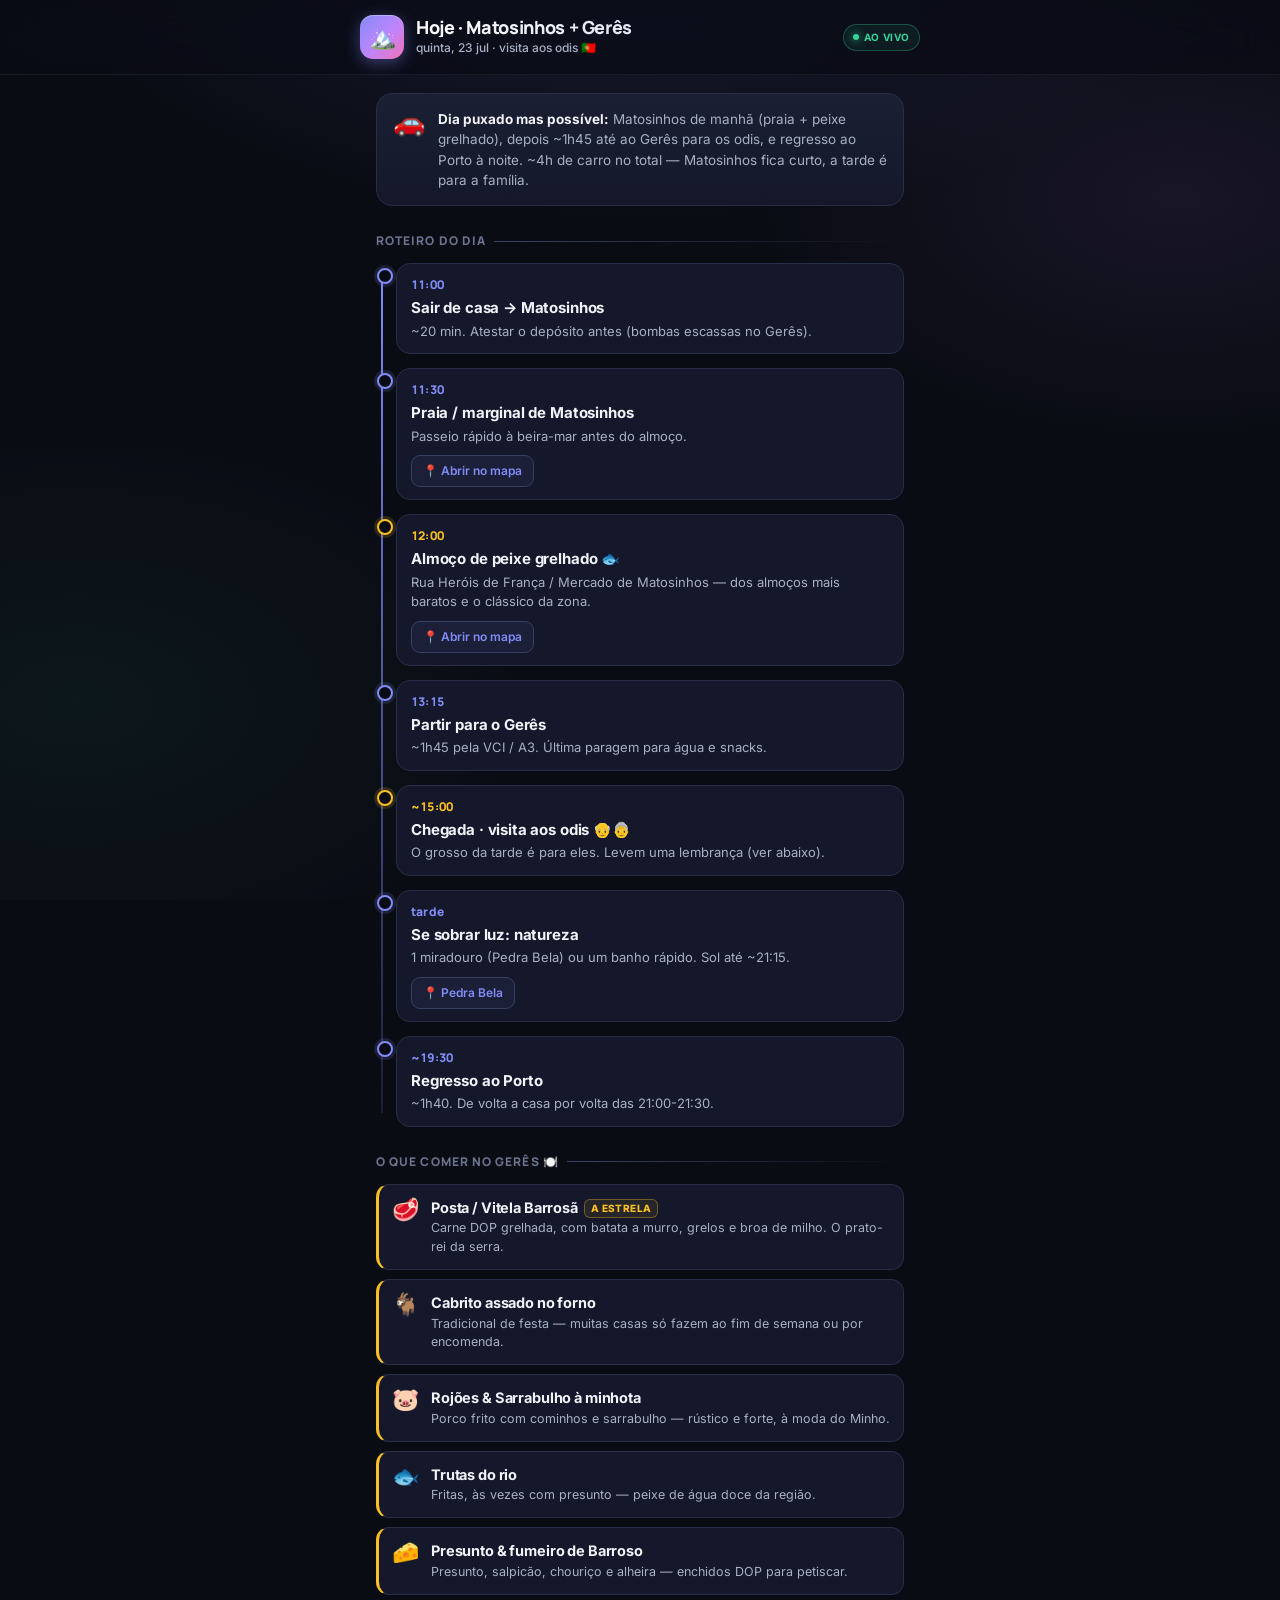
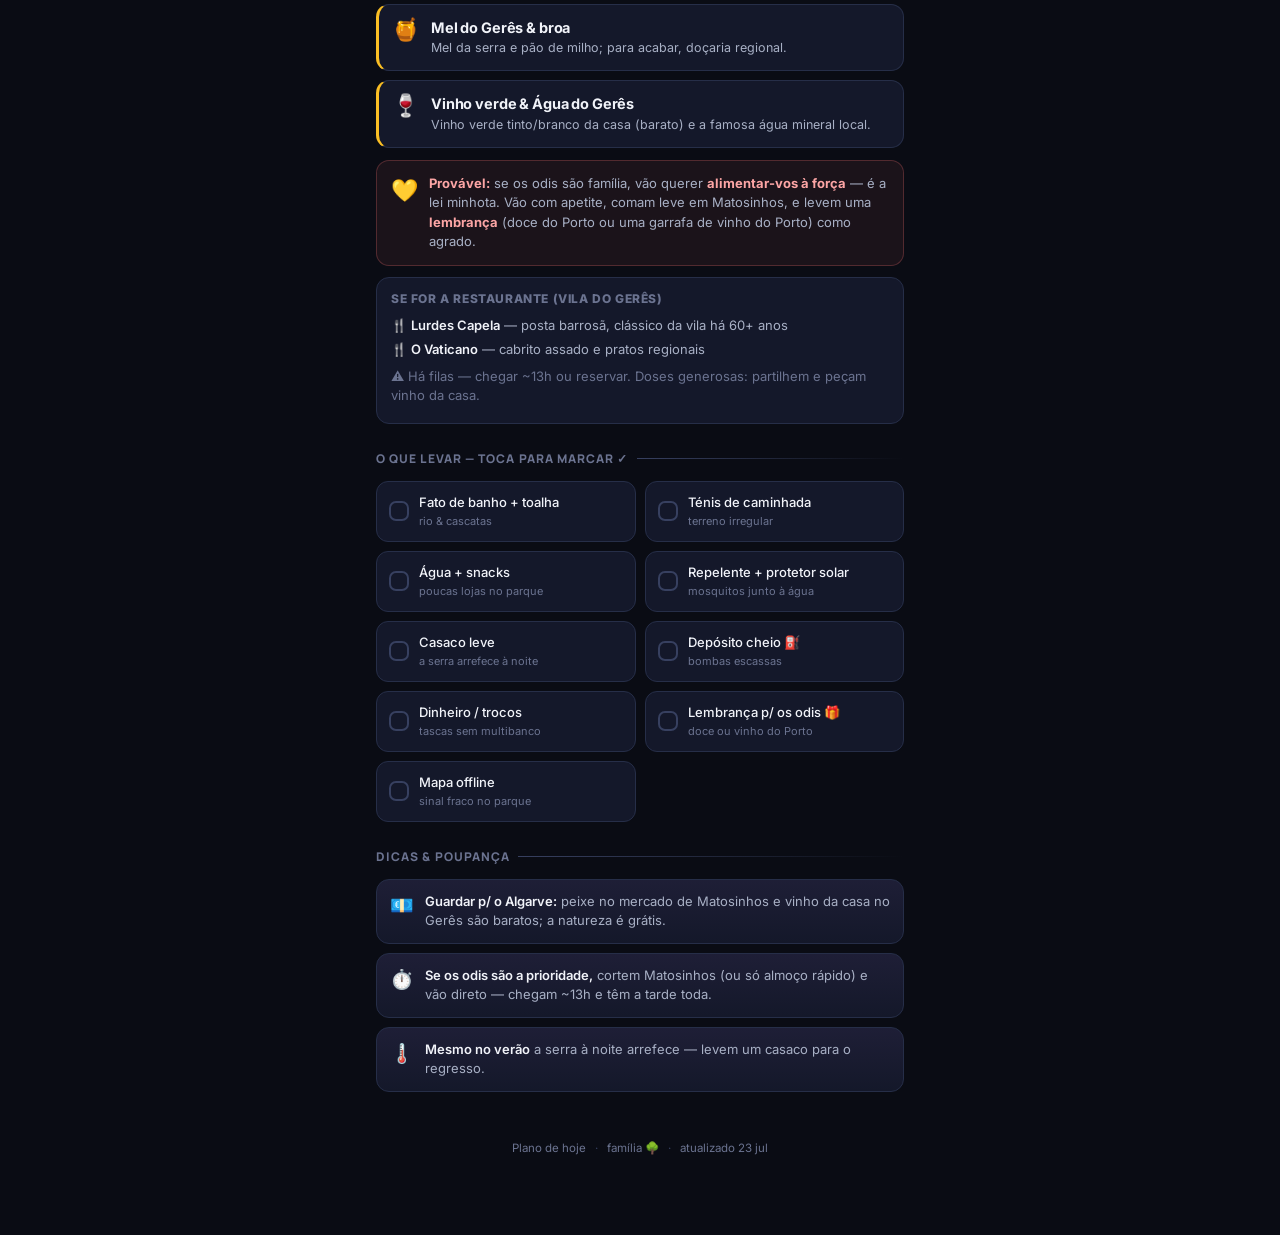
==== hoje.html @ 27f8cde5 "Adiciona pagina 'Hoje' no app: roteiro Matosinhos+Geres, o que comer e checklist - Pagina mobile no " ====
<!DOCTYPE html>
<html lang="pt-BR">
<head>
<meta charset="UTF-8">
<meta name="viewport" content="width=device-width, initial-scale=1.0">
<meta name="theme-color" content="#0a0c14">
<title>Hoje · Matosinhos + Gerês</title>
<link rel="preconnect" href="https://fonts.googleapis.com">
<link rel="preconnect" href="https://fonts.gstatic.com" crossorigin>
<link href="https://fonts.googleapis.com/css2?family=Manrope:wght@600;700;800&family=Inter:wght@400;500;600;700&display=swap" rel="stylesheet">
<style>
*{margin:0;padding:0;box-sizing:border-box;-webkit-tap-highlight-color:transparent}
:root{
  --bg:#0a0c14; --card:#14182a; --card2:#1a1f33; --elev:#222848;
  --txt:#f1f3f9; --txt2:#a8b0c5; --txt3:#6b7390;
  --border:#262e48; --border2:#374060;
  --indigo:#818cf8; --purple:#c084fc; --pink:#f472b6;
  --green:#34d399; --amber:#fbbf24; --red:#f87171;
  --sys:-apple-system,BlinkMacSystemFont,'Segoe UI',Roboto,sans-serif;
}
html,body{overflow-x:clip}
body{
  font-family:'Inter',var(--sys);
  background:var(--bg);
  background-image:radial-gradient(ellipse 80% 55% at 50% -8%,rgba(129,140,248,0.13),transparent 60%),
                   radial-gradient(ellipse 55% 45% at 92% 22%,rgba(192,132,252,0.08),transparent 60%),
                   radial-gradient(ellipse 60% 50% at 6% 78%,rgba(52,211,153,0.06),transparent 60%);
  background-attachment:fixed;
  color:var(--txt);min-height:100vh;padding-bottom:56px;
  -webkit-font-smoothing:antialiased;line-height:1.5;
}
.wrap{max-width:560px;margin:0 auto}

/* header */
header{
  position:sticky;top:0;z-index:50;
  background:rgba(10,12,20,0.8);
  backdrop-filter:blur(22px) saturate(180%);-webkit-backdrop-filter:blur(22px) saturate(180%);
  border-bottom:1px solid rgba(255,255,255,0.06);
  padding:15px 18px;
}
.htop{display:flex;align-items:center;gap:12px;max-width:560px;margin:0 auto}
.badge{
  width:44px;height:44px;border-radius:13px;flex-shrink:0;
  background:linear-gradient(135deg,#818cf8 0%,#c084fc 55%,#f472b6 100%);
  display:flex;align-items:center;justify-content:center;font-size:22px;
  box-shadow:0 4px 16px rgba(129,140,248,0.4),inset 0 1px 0 rgba(255,255,255,0.3);
}
.htext{min-width:0;flex:1}
h1{
  font-family:'Manrope',var(--sys);font-size:18px;font-weight:800;letter-spacing:-0.02em;
  line-height:1.15;background:linear-gradient(135deg,#fff,#c7d0e6);
  -webkit-background-clip:text;background-clip:text;-webkit-text-fill-color:transparent;
}
.hsub{font-size:12px;color:var(--txt2);margin-top:2px;font-weight:500}
.live{
  font-size:10px;font-weight:700;letter-spacing:.06em;text-transform:uppercase;
  color:var(--green);padding:5px 9px;border:1px solid rgba(52,211,153,0.3);
  border-radius:20px;display:inline-flex;align-items:center;gap:5px;white-space:nowrap;
  background:rgba(52,211,153,0.08);
}
.live::before{content:'';width:6px;height:6px;border-radius:50%;background:var(--green);
  box-shadow:0 0 8px var(--green);animation:pulse 2s infinite}
@keyframes pulse{0%,100%{opacity:1}50%{opacity:.35}}
@media (prefers-reduced-motion:reduce){.live::before{animation:none}}

main{padding:18px 16px 0}
section{margin-bottom:26px}
.eyebrow{
  display:flex;align-items:center;gap:8px;margin-bottom:13px;
  font-family:'Manrope',var(--sys);font-size:12px;font-weight:800;
  letter-spacing:.09em;text-transform:uppercase;color:var(--txt3);
}
.eyebrow .line{height:1px;flex:1;background:linear-gradient(90deg,var(--border2),transparent)}

/* summary strip */
.summary{
  background:linear-gradient(180deg,var(--card2),var(--card));
  border:1px solid var(--border);border-radius:16px;padding:15px 16px;
  display:flex;gap:13px;align-items:flex-start;
}
.summary .ico{font-size:26px;line-height:1}
.summary p{font-size:13.5px;color:var(--txt2)}
.summary b{color:var(--txt);font-weight:700}

/* timeline */
.tl{position:relative;padding-left:20px}
.tl::before{content:'';position:absolute;left:5px;top:6px;bottom:14px;width:2px;
  background:linear-gradient(180deg,var(--indigo),rgba(129,140,248,0.15))}
.stop{position:relative;margin-bottom:14px}
.stop::before{content:'';position:absolute;left:-19px;top:5px;width:12px;height:12px;border-radius:50%;
  background:var(--bg);border:2px solid var(--indigo);box-shadow:0 0 0 3px rgba(129,140,248,0.15)}
.stop.warm::before{border-color:var(--amber);box-shadow:0 0 0 3px rgba(251,191,36,0.15)}
.card{
  background:var(--card);border:1px solid var(--border);border-radius:14px;padding:12px 14px;
}
.card .time{font-family:'Manrope',var(--sys);font-size:12px;font-weight:800;color:var(--indigo);
  font-variant-numeric:tabular-nums;letter-spacing:.02em}
.stop.warm .card .time{color:var(--amber)}
.card h3{font-size:15px;font-weight:700;margin:3px 0 2px;letter-spacing:-0.01em}
.card p{font-size:13px;color:var(--txt2)}
.mapbtn{
  display:inline-flex;align-items:center;gap:5px;margin-top:9px;
  font-size:12px;font-weight:600;color:var(--indigo);text-decoration:none;
  padding:6px 11px;border:1px solid var(--border2);border-radius:9px;background:rgba(129,140,248,0.06);
}
.mapbtn:active{background:rgba(129,140,248,0.14)}

/* food */
.food-grid{display:flex;flex-direction:column;gap:9px}
.dish{
  display:flex;gap:12px;align-items:flex-start;
  background:var(--card);border:1px solid var(--border);border-radius:13px;padding:12px 13px;
  border-left:3px solid var(--amber);
}
.dish .em{font-size:22px;line-height:1.1;flex-shrink:0}
.dish .d-name{font-size:14.5px;font-weight:700;letter-spacing:-0.01em}
.dish .d-desc{font-size:12.5px;color:var(--txt2);margin-top:1px}
.star{display:inline-block;font-size:10px;font-weight:800;color:var(--amber);
  border:1px solid rgba(251,191,36,0.35);border-radius:6px;padding:1px 6px;margin-left:6px;
  vertical-align:middle;letter-spacing:.04em;background:rgba(251,191,36,0.08)}
.note-odis{
  margin-top:12px;background:rgba(248,113,113,0.07);border:1px solid rgba(248,113,113,0.25);
  border-radius:13px;padding:13px 14px;display:flex;gap:11px;align-items:flex-start;
}
.note-odis .em{font-size:22px}
.note-odis p{font-size:13px;color:var(--txt2)}
.note-odis b{color:#fca5a5;font-weight:700}
.where{
  margin-top:11px;background:var(--card);border:1px solid var(--border);border-radius:13px;padding:12px 14px;
}
.where h4{font-size:12px;font-weight:800;letter-spacing:.05em;text-transform:uppercase;color:var(--txt3);margin-bottom:8px}
.where .r{font-size:13px;color:var(--txt2);margin-bottom:5px}
.where .r b{color:var(--txt);font-weight:600}

/* checklist */
.checklist{display:grid;grid-template-columns:1fr 1fr;gap:9px}
@media (max-width:400px){.checklist{grid-template-columns:1fr}}
.chk{
  display:flex;gap:10px;align-items:center;cursor:pointer;user-select:none;
  background:var(--card);border:1px solid var(--border);border-radius:12px;padding:11px 12px;
  transition:border-color .15s,background .15s;
}
.chk:active{background:var(--card2)}
.box{
  width:20px;height:20px;border-radius:7px;border:2px solid var(--border2);flex-shrink:0;
  display:flex;align-items:center;justify-content:center;transition:.15s;
}
.box svg{width:11px;height:11px;stroke:#0a0c14;stroke-width:3.5;fill:none;opacity:0;transition:.15s}
.chk .lbl{font-size:13px;color:var(--txt);font-weight:500}
.chk .lbl small{display:block;color:var(--txt3);font-size:11px;font-weight:400;margin-top:1px}
.chk.done{border-color:rgba(52,211,153,0.35)}
.chk.done .box{background:var(--green);border-color:var(--green)}
.chk.done .box svg{opacity:1}
.chk.done .lbl{color:var(--txt3);text-decoration:line-through;text-decoration-color:var(--txt3)}

/* tips */
.tips{display:flex;flex-direction:column;gap:9px}
.tip{
  display:flex;gap:11px;align-items:flex-start;
  background:linear-gradient(180deg,rgba(192,132,252,0.06),transparent),var(--card);
  border:1px solid var(--border);border-radius:13px;padding:12px 13px;
}
.tip .em{font-size:19px;flex-shrink:0}
.tip p{font-size:13px;color:var(--txt2)}
.tip b{color:var(--txt);font-weight:600}

footer{text-align:center;padding:22px 16px;color:var(--txt3);font-size:11.5px}
footer .dot{color:var(--border2);margin:0 6px}
</style>
</head>
<body>
<header>
  <div class="htop">
    <div class="badge">🏔️</div>
    <div class="htext">
      <h1>Hoje · Matosinhos + Gerês</h1>
      <div class="hsub">quinta, 23 jul · visita aos odis 🇵🇹</div>
    </div>
    <span class="live">ao vivo</span>
  </div>
</header>

<main class="wrap">

  <section>
    <div class="summary">
      <div class="ico">🚗</div>
      <p><b>Dia puxado mas possível:</b> Matosinhos de manhã (praia + peixe grelhado), depois ~1h45 até ao Gerês para os odis, e regresso ao Porto à noite. ~4h de carro no total — Matosinhos fica curto, a tarde é para a família.</p>
    </div>
  </section>

  <section>
    <div class="eyebrow">Roteiro do dia <span class="line"></span></div>
    <div class="tl">
      <div class="stop"><div class="card">
        <div class="time">11:00</div><h3>Sair de casa → Matosinhos</h3>
        <p>~20 min. Atestar o depósito antes (bombas escassas no Gerês).</p>
      </div></div>
      <div class="stop"><div class="card">
        <div class="time">11:30</div><h3>Praia / marginal de Matosinhos</h3>
        <p>Passeio rápido à beira-mar antes do almoço.</p>
        <a class="mapbtn" href="https://www.google.com/maps/search/?api=1&query=Praia%20de%20Matosinhos" target="_blank" rel="noopener">📍 Abrir no mapa</a>
      </div></div>
      <div class="stop warm"><div class="card">
        <div class="time">12:00</div><h3>Almoço de peixe grelhado 🐟</h3>
        <p>Rua Heróis de França / Mercado de Matosinhos — dos almoços mais baratos e o clássico da zona.</p>
        <a class="mapbtn" href="https://www.google.com/maps/search/?api=1&query=Rua%20Her%C3%B3is%20de%20Fran%C3%A7a%20Matosinhos%20peixe" target="_blank" rel="noopener">📍 Abrir no mapa</a>
      </div></div>
      <div class="stop"><div class="card">
        <div class="time">13:15</div><h3>Partir para o Gerês</h3>
        <p>~1h45 pela VCI / A3. Última paragem para água e snacks.</p>
      </div></div>
      <div class="stop warm"><div class="card">
        <div class="time">~15:00</div><h3>Chegada · visita aos odis 👴👵</h3>
        <p>O grosso da tarde é para eles. Levem uma lembrança (ver abaixo).</p>
      </div></div>
      <div class="stop"><div class="card">
        <div class="time">tarde</div><h3>Se sobrar luz: natureza</h3>
        <p>1 miradouro (Pedra Bela) ou um banho rápido. Sol até ~21:15.</p>
        <a class="mapbtn" href="https://www.google.com/maps/search/?api=1&query=Miradouro%20da%20Pedra%20Bela%20Ger%C3%AAs" target="_blank" rel="noopener">📍 Pedra Bela</a>
      </div></div>
      <div class="stop"><div class="card">
        <div class="time">~19:30</div><h3>Regresso ao Porto</h3>
        <p>~1h40. De volta a casa por volta das 21:00-21:30.</p>
      </div></div>
    </div>
  </section>

  <section>
    <div class="eyebrow">O que comer no Gerês 🍽️ <span class="line"></span></div>
    <div class="food-grid">
      <div class="dish"><div class="em">🥩</div><div><div class="d-name">Posta / Vitela Barrosã<span class="star">A ESTRELA</span></div><div class="d-desc">Carne DOP grelhada, com batata a murro, grelos e broa de milho. O prato-rei da serra.</div></div></div>
      <div class="dish"><div class="em">🐐</div><div><div class="d-name">Cabrito assado no forno</div><div class="d-desc">Tradicional de festa — muitas casas só fazem ao fim de semana ou por encomenda.</div></div></div>
      <div class="dish"><div class="em">🐷</div><div><div class="d-name">Rojões & Sarrabulho à minhota</div><div class="d-desc">Porco frito com cominhos e sarrabulho — rústico e forte, à moda do Minho.</div></div></div>
      <div class="dish"><div class="em">🐟</div><div><div class="d-name">Trutas do rio</div><div class="d-desc">Fritas, às vezes com presunto — peixe de água doce da região.</div></div></div>
      <div class="dish"><div class="em">🧀</div><div><div class="d-name">Presunto & fumeiro de Barroso</div><div class="d-desc">Presunto, salpicão, chouriço e alheira — enchidos DOP para petiscar.</div></div></div>
      <div class="dish"><div class="em">🍯</div><div><div class="d-name">Mel do Gerês & broa</div><div class="d-desc">Mel da serra e pão de milho; para acabar, doçaria regional.</div></div></div>
      <div class="dish"><div class="em">🍷</div><div><div class="d-name">Vinho verde & Água do Gerês</div><div class="d-desc">Vinho verde tinto/branco da casa (barato) e a famosa água mineral local.</div></div></div>
    </div>

    <div class="note-odis">
      <div class="em">💛</div>
      <p><b>Provável:</b> se os odis são família, vão querer <b>alimentar-vos à força</b> — é a lei minhota. Vão com apetite, comam leve em Matosinhos, e levem uma <b>lembrança</b> (doce do Porto ou uma garrafa de vinho do Porto) como agrado.</p>
    </div>

    <div class="where">
      <h4>Se for a restaurante (Vila do Gerês)</h4>
      <div class="r">🍴 <b>Lurdes Capela</b> — posta barrosã, clássico da vila há 60+ anos</div>
      <div class="r">🍴 <b>O Vaticano</b> — cabrito assado e pratos regionais</div>
      <div class="r" style="color:var(--txt3);margin-top:7px">⚠️ Há filas — chegar ~13h ou reservar. Doses generosas: partilhem e peçam vinho da casa.</div>
    </div>
  </section>

  <section>
    <div class="eyebrow">O que levar — toca para marcar ✓ <span class="line"></span></div>
    <div class="checklist" id="chk">
      <div class="chk"><span class="box"><svg viewBox="0 0 14 14"><path d="M2 7l3.5 3.5L12 3"/></svg></span><span class="lbl">Fato de banho + toalha<small>rio & cascatas</small></span></div>
      <div class="chk"><span class="box"><svg viewBox="0 0 14 14"><path d="M2 7l3.5 3.5L12 3"/></svg></span><span class="lbl">Ténis de caminhada<small>terreno irregular</small></span></div>
      <div class="chk"><span class="box"><svg viewBox="0 0 14 14"><path d="M2 7l3.5 3.5L12 3"/></svg></span><span class="lbl">Água + snacks<small>poucas lojas no parque</small></span></div>
      <div class="chk"><span class="box"><svg viewBox="0 0 14 14"><path d="M2 7l3.5 3.5L12 3"/></svg></span><span class="lbl">Repelente + protetor solar<small>mosquitos junto à água</small></span></div>
      <div class="chk"><span class="box"><svg viewBox="0 0 14 14"><path d="M2 7l3.5 3.5L12 3"/></svg></span><span class="lbl">Casaco leve<small>a serra arrefece à noite</small></span></div>
      <div class="chk"><span class="box"><svg viewBox="0 0 14 14"><path d="M2 7l3.5 3.5L12 3"/></svg></span><span class="lbl">Depósito cheio ⛽<small>bombas escassas</small></span></div>
      <div class="chk"><span class="box"><svg viewBox="0 0 14 14"><path d="M2 7l3.5 3.5L12 3"/></svg></span><span class="lbl">Dinheiro / trocos<small>tascas sem multibanco</small></span></div>
      <div class="chk"><span class="box"><svg viewBox="0 0 14 14"><path d="M2 7l3.5 3.5L12 3"/></svg></span><span class="lbl">Lembrança p/ os odis 🎁<small>doce ou vinho do Porto</small></span></div>
      <div class="chk"><span class="box"><svg viewBox="0 0 14 14"><path d="M2 7l3.5 3.5L12 3"/></svg></span><span class="lbl">Mapa offline<small>sinal fraco no parque</small></span></div>
    </div>
  </section>

  <section>
    <div class="eyebrow">Dicas & poupança <span class="line"></span></div>
    <div class="tips">
      <div class="tip"><div class="em">💶</div><p><b>Guardar p/ o Algarve:</b> peixe no mercado de Matosinhos e vinho da casa no Gerês são baratos; a natureza é grátis.</p></div>
      <div class="tip"><div class="em">⏱️</div><p><b>Se os odis são a prioridade,</b> cortem Matosinhos (ou só almoço rápido) e vão direto — chegam ~13h e têm a tarde toda.</p></div>
      <div class="tip"><div class="em">🌡️</div><p><b>Mesmo no verão</b> a serra à noite arrefece — levem um casaco para o regresso.</p></div>
    </div>
  </section>

</main>

<footer>
  Plano de hoje <span class="dot">·</span> família 🌳 <span class="dot">·</span> atualizado 23 jul
</footer>

<script>
(function(){
  var KEY='geres_checklist_23jul';
  var items=[].slice.call(document.querySelectorAll('#chk .chk'));
  var saved={};
  try{saved=JSON.parse(localStorage.getItem(KEY)||'{}')}catch(e){}
  items.forEach(function(el,i){
    if(saved[i])el.classList.add('done');
    el.addEventListener('click',function(){
      el.classList.toggle('done');
      saved[i]=el.classList.contains('done');
      try{localStorage.setItem(KEY,JSON.stringify(saved))}catch(e){}
    });
  });
})();
</script>
</body>
</html>
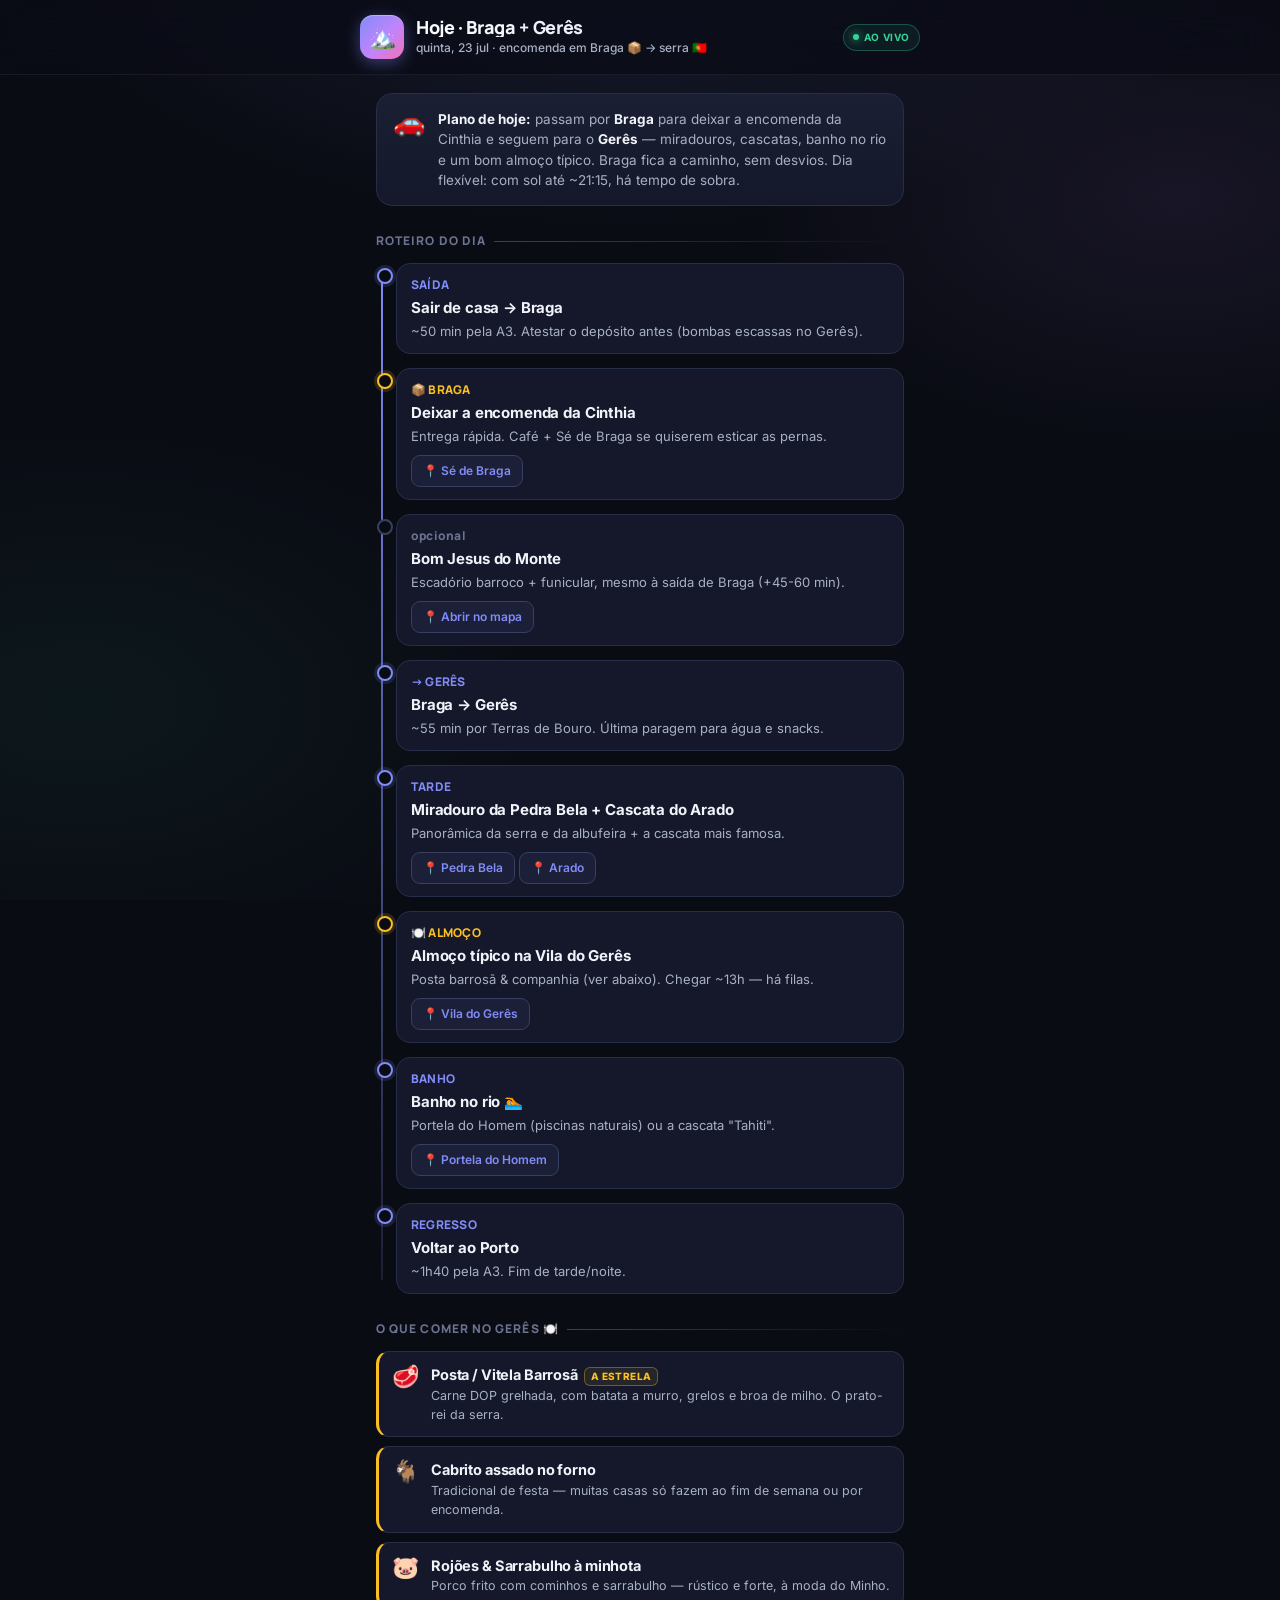
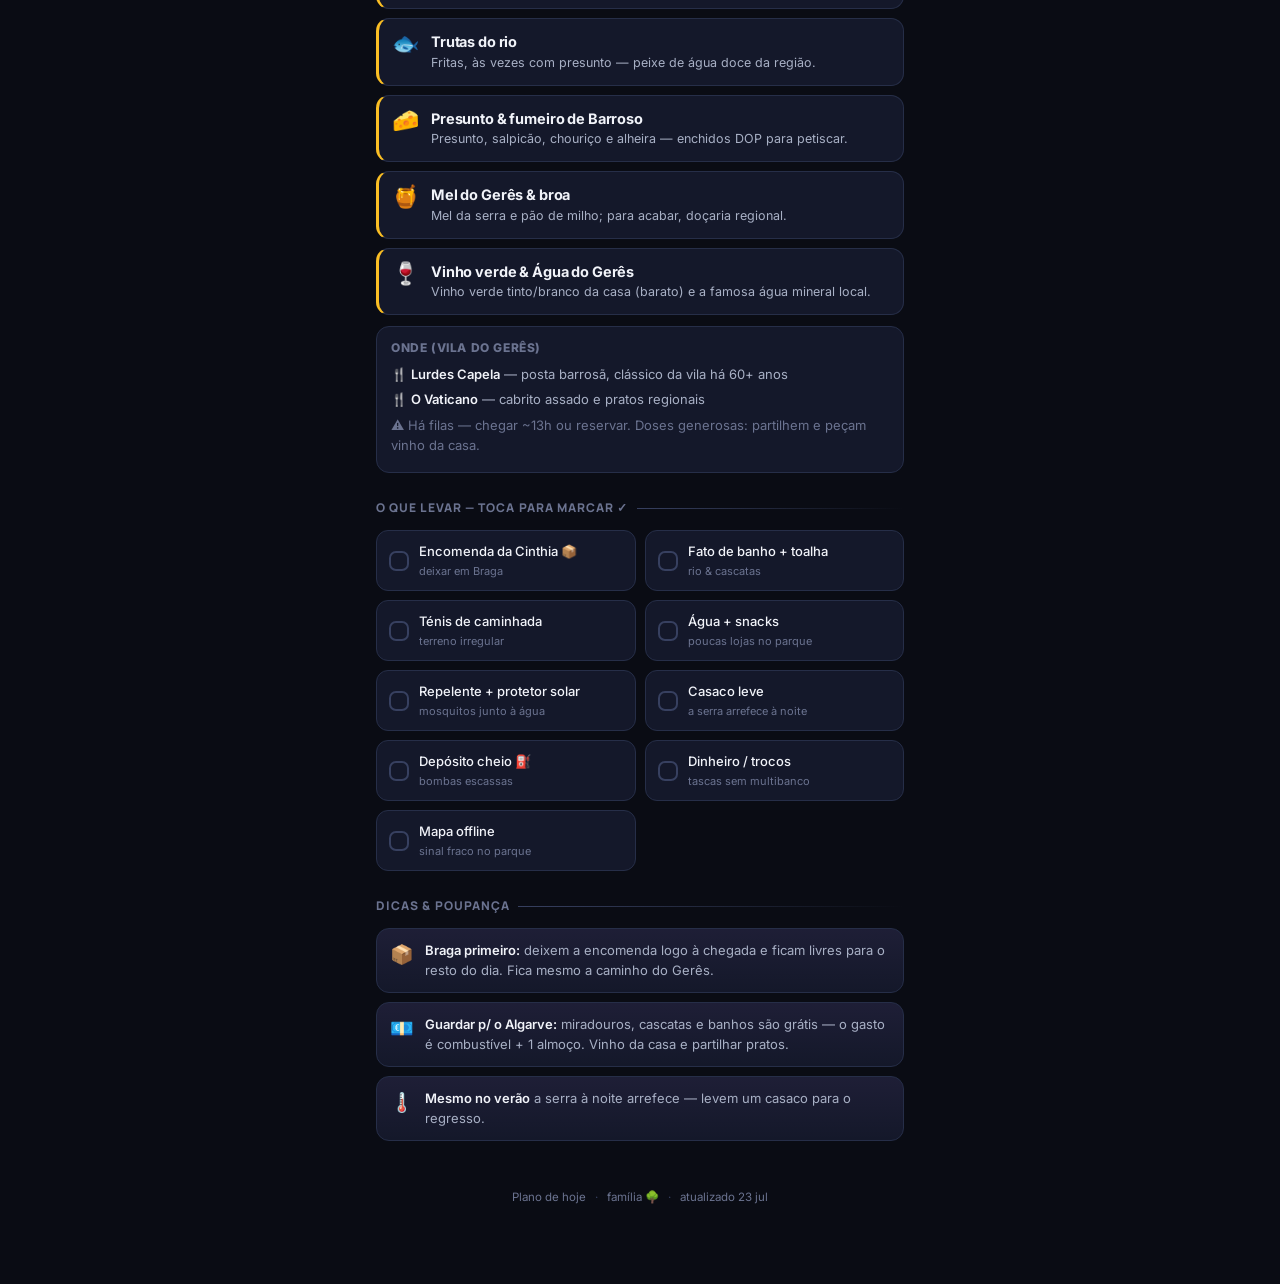
==== commit 84ebe58b: "Corrige plano de hoje: Braga (encomenda) + Geres, sem 'odis' - Remove a visita inexistente aos 'odis" ====
--- a/hoje.html
+++ b/hoje.html
@@ -4,7 +4,7 @@
 <meta charset="UTF-8">
 <meta name="viewport" content="width=device-width, initial-scale=1.0">
 <meta name="theme-color" content="#0a0c14">
-<title>Hoje · Matosinhos + Gerês</title>
+<title>Hoje · Braga + Gerês</title>
 <link rel="preconnect" href="https://fonts.googleapis.com">
 <link rel="preconnect" href="https://fonts.gstatic.com" crossorigin>
 <link href="https://fonts.googleapis.com/css2?family=Manrope:wght@600;700;800&family=Inter:wght@400;500;600;700&display=swap" rel="stylesheet">
@@ -30,14 +30,11 @@
   -webkit-font-smoothing:antialiased;line-height:1.5;
 }
 .wrap{max-width:560px;margin:0 auto}
-
-/* header */
 header{
   position:sticky;top:0;z-index:50;
   background:rgba(10,12,20,0.8);
   backdrop-filter:blur(22px) saturate(180%);-webkit-backdrop-filter:blur(22px) saturate(180%);
-  border-bottom:1px solid rgba(255,255,255,0.06);
-  padding:15px 18px;
+  border-bottom:1px solid rgba(255,255,255,0.06);padding:15px 18px;
 }
 .htop{display:flex;align-items:center;gap:12px;max-width:560px;margin:0 auto}
 .badge{
@@ -63,7 +60,6 @@
   box-shadow:0 0 8px var(--green);animation:pulse 2s infinite}
 @keyframes pulse{0%,100%{opacity:1}50%{opacity:.35}}
 @media (prefers-reduced-motion:reduce){.live::before{animation:none}}
-
 main{padding:18px 16px 0}
 section{margin-bottom:26px}
 .eyebrow{
@@ -72,8 +68,6 @@
   letter-spacing:.09em;text-transform:uppercase;color:var(--txt3);
 }
 .eyebrow .line{height:1px;flex:1;background:linear-gradient(90deg,var(--border2),transparent)}
-
-/* summary strip */
 .summary{
   background:linear-gradient(180deg,var(--card2),var(--card));
   border:1px solid var(--border);border-radius:16px;padding:15px 16px;
@@ -82,8 +76,6 @@
 .summary .ico{font-size:26px;line-height:1}
 .summary p{font-size:13.5px;color:var(--txt2)}
 .summary b{color:var(--txt);font-weight:700}
-
-/* timeline */
 .tl{position:relative;padding-left:20px}
 .tl::before{content:'';position:absolute;left:5px;top:6px;bottom:14px;width:2px;
   background:linear-gradient(180deg,var(--indigo),rgba(129,140,248,0.15))}
@@ -91,12 +83,12 @@
 .stop::before{content:'';position:absolute;left:-19px;top:5px;width:12px;height:12px;border-radius:50%;
   background:var(--bg);border:2px solid var(--indigo);box-shadow:0 0 0 3px rgba(129,140,248,0.15)}
 .stop.warm::before{border-color:var(--amber);box-shadow:0 0 0 3px rgba(251,191,36,0.15)}
-.card{
-  background:var(--card);border:1px solid var(--border);border-radius:14px;padding:12px 14px;
-}
+.stop.opt::before{border-color:var(--border2);box-shadow:none}
+.card{background:var(--card);border:1px solid var(--border);border-radius:14px;padding:12px 14px}
 .card .time{font-family:'Manrope',var(--sys);font-size:12px;font-weight:800;color:var(--indigo);
   font-variant-numeric:tabular-nums;letter-spacing:.02em}
 .stop.warm .card .time{color:var(--amber)}
+.stop.opt .card .time{color:var(--txt3)}
 .card h3{font-size:15px;font-weight:700;margin:3px 0 2px;letter-spacing:-0.01em}
 .card p{font-size:13px;color:var(--txt2)}
 .mapbtn{
@@ -105,8 +97,6 @@
   padding:6px 11px;border:1px solid var(--border2);border-radius:9px;background:rgba(129,140,248,0.06);
 }
 .mapbtn:active{background:rgba(129,140,248,0.14)}
-
-/* food */
 .food-grid{display:flex;flex-direction:column;gap:9px}
 .dish{
   display:flex;gap:12px;align-items:flex-start;
@@ -119,21 +109,10 @@
 .star{display:inline-block;font-size:10px;font-weight:800;color:var(--amber);
   border:1px solid rgba(251,191,36,0.35);border-radius:6px;padding:1px 6px;margin-left:6px;
   vertical-align:middle;letter-spacing:.04em;background:rgba(251,191,36,0.08)}
-.note-odis{
-  margin-top:12px;background:rgba(248,113,113,0.07);border:1px solid rgba(248,113,113,0.25);
-  border-radius:13px;padding:13px 14px;display:flex;gap:11px;align-items:flex-start;
-}
-.note-odis .em{font-size:22px}
-.note-odis p{font-size:13px;color:var(--txt2)}
-.note-odis b{color:#fca5a5;font-weight:700}
-.where{
-  margin-top:11px;background:var(--card);border:1px solid var(--border);border-radius:13px;padding:12px 14px;
-}
+.where{margin-top:11px;background:var(--card);border:1px solid var(--border);border-radius:13px;padding:12px 14px}
 .where h4{font-size:12px;font-weight:800;letter-spacing:.05em;text-transform:uppercase;color:var(--txt3);margin-bottom:8px}
 .where .r{font-size:13px;color:var(--txt2);margin-bottom:5px}
 .where .r b{color:var(--txt);font-weight:600}
-
-/* checklist */
 .checklist{display:grid;grid-template-columns:1fr 1fr;gap:9px}
 @media (max-width:400px){.checklist{grid-template-columns:1fr}}
 .chk{
@@ -142,10 +121,8 @@
   transition:border-color .15s,background .15s;
 }
 .chk:active{background:var(--card2)}
-.box{
-  width:20px;height:20px;border-radius:7px;border:2px solid var(--border2);flex-shrink:0;
-  display:flex;align-items:center;justify-content:center;transition:.15s;
-}
+.box{width:20px;height:20px;border-radius:7px;border:2px solid var(--border2);flex-shrink:0;
+  display:flex;align-items:center;justify-content:center;transition:.15s}
 .box svg{width:11px;height:11px;stroke:#0a0c14;stroke-width:3.5;fill:none;opacity:0;transition:.15s}
 .chk .lbl{font-size:13px;color:var(--txt);font-weight:500}
 .chk .lbl small{display:block;color:var(--txt3);font-size:11px;font-weight:400;margin-top:1px}
@@ -153,8 +130,6 @@
 .chk.done .box{background:var(--green);border-color:var(--green)}
 .chk.done .box svg{opacity:1}
 .chk.done .lbl{color:var(--txt3);text-decoration:line-through;text-decoration-color:var(--txt3)}
-
-/* tips */
 .tips{display:flex;flex-direction:column;gap:9px}
 .tip{
   display:flex;gap:11px;align-items:flex-start;
@@ -164,7 +139,6 @@
 .tip .em{font-size:19px;flex-shrink:0}
 .tip p{font-size:13px;color:var(--txt2)}
 .tip b{color:var(--txt);font-weight:600}
-
 footer{text-align:center;padding:22px 16px;color:var(--txt3);font-size:11.5px}
 footer .dot{color:var(--border2);margin:0 6px}
 </style>
@@ -174,8 +148,8 @@
   <div class="htop">
     <div class="badge">🏔️</div>
     <div class="htext">
-      <h1>Hoje · Matosinhos + Gerês</h1>
-      <div class="hsub">quinta, 23 jul · visita aos odis 🇵🇹</div>
+      <h1>Hoje · Braga + Gerês</h1>
+      <div class="hsub">quinta, 23 jul · encomenda em Braga 📦 → serra 🇵🇹</div>
     </div>
     <span class="live">ao vivo</span>
   </div>
@@ -186,7 +160,7 @@
   <section>
     <div class="summary">
       <div class="ico">🚗</div>
-      <p><b>Dia puxado mas possível:</b> Matosinhos de manhã (praia + peixe grelhado), depois ~1h45 até ao Gerês para os odis, e regresso ao Porto à noite. ~4h de carro no total — Matosinhos fica curto, a tarde é para a família.</p>
+      <p><b>Plano de hoje:</b> passam por <b>Braga</b> para deixar a encomenda da Cinthia e seguem para o <b>Gerês</b> — miradouros, cascatas, banho no rio e um bom almoço típico. Braga fica a caminho, sem desvios. Dia flexível: com sol até ~21:15, há tempo de sobra.</p>
     </div>
   </section>
 
@@ -194,35 +168,42 @@
     <div class="eyebrow">Roteiro do dia <span class="line"></span></div>
     <div class="tl">
       <div class="stop"><div class="card">
-        <div class="time">11:00</div><h3>Sair de casa → Matosinhos</h3>
-        <p>~20 min. Atestar o depósito antes (bombas escassas no Gerês).</p>
-      </div></div>
-      <div class="stop"><div class="card">
-        <div class="time">11:30</div><h3>Praia / marginal de Matosinhos</h3>
-        <p>Passeio rápido à beira-mar antes do almoço.</p>
-        <a class="mapbtn" href="https://www.google.com/maps/search/?api=1&query=Praia%20de%20Matosinhos" target="_blank" rel="noopener">📍 Abrir no mapa</a>
+        <div class="time">SAÍDA</div><h3>Sair de casa → Braga</h3>
+        <p>~50 min pela A3. Atestar o depósito antes (bombas escassas no Gerês).</p>
       </div></div>
       <div class="stop warm"><div class="card">
-        <div class="time">12:00</div><h3>Almoço de peixe grelhado 🐟</h3>
-        <p>Rua Heróis de França / Mercado de Matosinhos — dos almoços mais baratos e o clássico da zona.</p>
-        <a class="mapbtn" href="https://www.google.com/maps/search/?api=1&query=Rua%20Her%C3%B3is%20de%20Fran%C3%A7a%20Matosinhos%20peixe" target="_blank" rel="noopener">📍 Abrir no mapa</a>
-      </div></div>
-      <div class="stop"><div class="card">
-        <div class="time">13:15</div><h3>Partir para o Gerês</h3>
-        <p>~1h45 pela VCI / A3. Última paragem para água e snacks.</p>
+        <div class="time">📦 BRAGA</div><h3>Deixar a encomenda da Cinthia</h3>
+        <p>Entrega rápida. Café + Sé de Braga se quiserem esticar as pernas.</p>
+        <a class="mapbtn" href="https://www.google.com/maps/search/?api=1&query=S%C3%A9%20de%20Braga" target="_blank" rel="noopener">📍 Sé de Braga</a>
+      </div></div>
+      <div class="stop opt"><div class="card">
+        <div class="time">opcional</div><h3>Bom Jesus do Monte</h3>
+        <p>Escadório barroco + funicular, mesmo à saída de Braga (+45-60 min).</p>
+        <a class="mapbtn" href="https://www.google.com/maps/search/?api=1&query=Bom%20Jesus%20do%20Monte%20Braga" target="_blank" rel="noopener">📍 Abrir no mapa</a>
+      </div></div>
+      <div class="stop"><div class="card">
+        <div class="time">→ GERÊS</div><h3>Braga → Gerês</h3>
+        <p>~55 min por Terras de Bouro. Última paragem para água e snacks.</p>
+      </div></div>
+      <div class="stop"><div class="card">
+        <div class="time">TARDE</div><h3>Miradouro da Pedra Bela + Cascata do Arado</h3>
+        <p>Panorâmica da serra e da albufeira + a cascata mais famosa.</p>
+        <a class="mapbtn" href="https://www.google.com/maps/search/?api=1&query=Miradouro%20da%20Pedra%20Bela%20Ger%C3%AAs" target="_blank" rel="noopener">📍 Pedra Bela</a>
+        <a class="mapbtn" href="https://www.google.com/maps/search/?api=1&query=Cascata%20do%20Arado" target="_blank" rel="noopener">📍 Arado</a>
       </div></div>
       <div class="stop warm"><div class="card">
-        <div class="time">~15:00</div><h3>Chegada · visita aos odis 👴👵</h3>
-        <p>O grosso da tarde é para eles. Levem uma lembrança (ver abaixo).</p>
-      </div></div>
-      <div class="stop"><div class="card">
-        <div class="time">tarde</div><h3>Se sobrar luz: natureza</h3>
-        <p>1 miradouro (Pedra Bela) ou um banho rápido. Sol até ~21:15.</p>
-        <a class="mapbtn" href="https://www.google.com/maps/search/?api=1&query=Miradouro%20da%20Pedra%20Bela%20Ger%C3%AAs" target="_blank" rel="noopener">📍 Pedra Bela</a>
-      </div></div>
-      <div class="stop"><div class="card">
-        <div class="time">~19:30</div><h3>Regresso ao Porto</h3>
-        <p>~1h40. De volta a casa por volta das 21:00-21:30.</p>
+        <div class="time">🍽️ ALMOÇO</div><h3>Almoço típico na Vila do Gerês</h3>
+        <p>Posta barrosã & companhia (ver abaixo). Chegar ~13h — há filas.</p>
+        <a class="mapbtn" href="https://www.google.com/maps/search/?api=1&query=Vila%20do%20Ger%C3%AAs" target="_blank" rel="noopener">📍 Vila do Gerês</a>
+      </div></div>
+      <div class="stop"><div class="card">
+        <div class="time">BANHO</div><h3>Banho no rio 🏊</h3>
+        <p>Portela do Homem (piscinas naturais) ou a cascata "Tahiti".</p>
+        <a class="mapbtn" href="https://www.google.com/maps/search/?api=1&query=Portela%20do%20Homem" target="_blank" rel="noopener">📍 Portela do Homem</a>
+      </div></div>
+      <div class="stop"><div class="card">
+        <div class="time">REGRESSO</div><h3>Voltar ao Porto</h3>
+        <p>~1h40 pela A3. Fim de tarde/noite.</p>
       </div></div>
     </div>
   </section>
@@ -238,14 +219,8 @@
       <div class="dish"><div class="em">🍯</div><div><div class="d-name">Mel do Gerês & broa</div><div class="d-desc">Mel da serra e pão de milho; para acabar, doçaria regional.</div></div></div>
       <div class="dish"><div class="em">🍷</div><div><div class="d-name">Vinho verde & Água do Gerês</div><div class="d-desc">Vinho verde tinto/branco da casa (barato) e a famosa água mineral local.</div></div></div>
     </div>
-
-    <div class="note-odis">
-      <div class="em">💛</div>
-      <p><b>Provável:</b> se os odis são família, vão querer <b>alimentar-vos à força</b> — é a lei minhota. Vão com apetite, comam leve em Matosinhos, e levem uma <b>lembrança</b> (doce do Porto ou uma garrafa de vinho do Porto) como agrado.</p>
-    </div>
-
     <div class="where">
-      <h4>Se for a restaurante (Vila do Gerês)</h4>
+      <h4>Onde (Vila do Gerês)</h4>
       <div class="r">🍴 <b>Lurdes Capela</b> — posta barrosã, clássico da vila há 60+ anos</div>
       <div class="r">🍴 <b>O Vaticano</b> — cabrito assado e pratos regionais</div>
       <div class="r" style="color:var(--txt3);margin-top:7px">⚠️ Há filas — chegar ~13h ou reservar. Doses generosas: partilhem e peçam vinho da casa.</div>
@@ -255,14 +230,14 @@
   <section>
     <div class="eyebrow">O que levar — toca para marcar ✓ <span class="line"></span></div>
     <div class="checklist" id="chk">
-      <div class="chk"><span class="box"><svg viewBox="0 0 14 14"><path d="M2 7l3.5 3.5L12 3"/></svg></span><span class="lbl">Fato de banho + toalha<small>rio & cascatas</small></span></div>
+      <div class="chk"><span class="box"><svg viewBox="0 0 14 14"><path d="M2 7l3.5 3.5L12 3"/></svg></span><span class="lbl">Encomenda da Cinthia 📦<small>deixar em Braga</small></span></div>
+      <div class="chk"><span class="box"><svg viewBox="0 0 14 14"><path d="M2 7l3.5 3.5L12 3"/></svg></span><span class="lbl">Fato de banho + toalha<small>rio &amp; cascatas</small></span></div>
       <div class="chk"><span class="box"><svg viewBox="0 0 14 14"><path d="M2 7l3.5 3.5L12 3"/></svg></span><span class="lbl">Ténis de caminhada<small>terreno irregular</small></span></div>
       <div class="chk"><span class="box"><svg viewBox="0 0 14 14"><path d="M2 7l3.5 3.5L12 3"/></svg></span><span class="lbl">Água + snacks<small>poucas lojas no parque</small></span></div>
       <div class="chk"><span class="box"><svg viewBox="0 0 14 14"><path d="M2 7l3.5 3.5L12 3"/></svg></span><span class="lbl">Repelente + protetor solar<small>mosquitos junto à água</small></span></div>
       <div class="chk"><span class="box"><svg viewBox="0 0 14 14"><path d="M2 7l3.5 3.5L12 3"/></svg></span><span class="lbl">Casaco leve<small>a serra arrefece à noite</small></span></div>
       <div class="chk"><span class="box"><svg viewBox="0 0 14 14"><path d="M2 7l3.5 3.5L12 3"/></svg></span><span class="lbl">Depósito cheio ⛽<small>bombas escassas</small></span></div>
       <div class="chk"><span class="box"><svg viewBox="0 0 14 14"><path d="M2 7l3.5 3.5L12 3"/></svg></span><span class="lbl">Dinheiro / trocos<small>tascas sem multibanco</small></span></div>
-      <div class="chk"><span class="box"><svg viewBox="0 0 14 14"><path d="M2 7l3.5 3.5L12 3"/></svg></span><span class="lbl">Lembrança p/ os odis 🎁<small>doce ou vinho do Porto</small></span></div>
       <div class="chk"><span class="box"><svg viewBox="0 0 14 14"><path d="M2 7l3.5 3.5L12 3"/></svg></span><span class="lbl">Mapa offline<small>sinal fraco no parque</small></span></div>
     </div>
   </section>
@@ -270,8 +245,8 @@
   <section>
     <div class="eyebrow">Dicas & poupança <span class="line"></span></div>
     <div class="tips">
-      <div class="tip"><div class="em">💶</div><p><b>Guardar p/ o Algarve:</b> peixe no mercado de Matosinhos e vinho da casa no Gerês são baratos; a natureza é grátis.</p></div>
-      <div class="tip"><div class="em">⏱️</div><p><b>Se os odis são a prioridade,</b> cortem Matosinhos (ou só almoço rápido) e vão direto — chegam ~13h e têm a tarde toda.</p></div>
+      <div class="tip"><div class="em">📦</div><p><b>Braga primeiro:</b> deixem a encomenda logo à chegada e ficam livres para o resto do dia. Fica mesmo a caminho do Gerês.</p></div>
+      <div class="tip"><div class="em">💶</div><p><b>Guardar p/ o Algarve:</b> miradouros, cascatas e banhos são grátis — o gasto é combustível + 1 almoço. Vinho da casa e partilhar pratos.</p></div>
       <div class="tip"><div class="em">🌡️</div><p><b>Mesmo no verão</b> a serra à noite arrefece — levem um casaco para o regresso.</p></div>
     </div>
   </section>
@@ -284,7 +259,7 @@
 
 <script>
 (function(){
-  var KEY='geres_checklist_23jul';
+  var KEY='geres_checklist_v2_23jul';
   var items=[].slice.call(document.querySelectorAll('#chk .chk'));
   var saved={};
   try{saved=JSON.parse(localStorage.getItem(KEY)||'{}')}catch(e){}
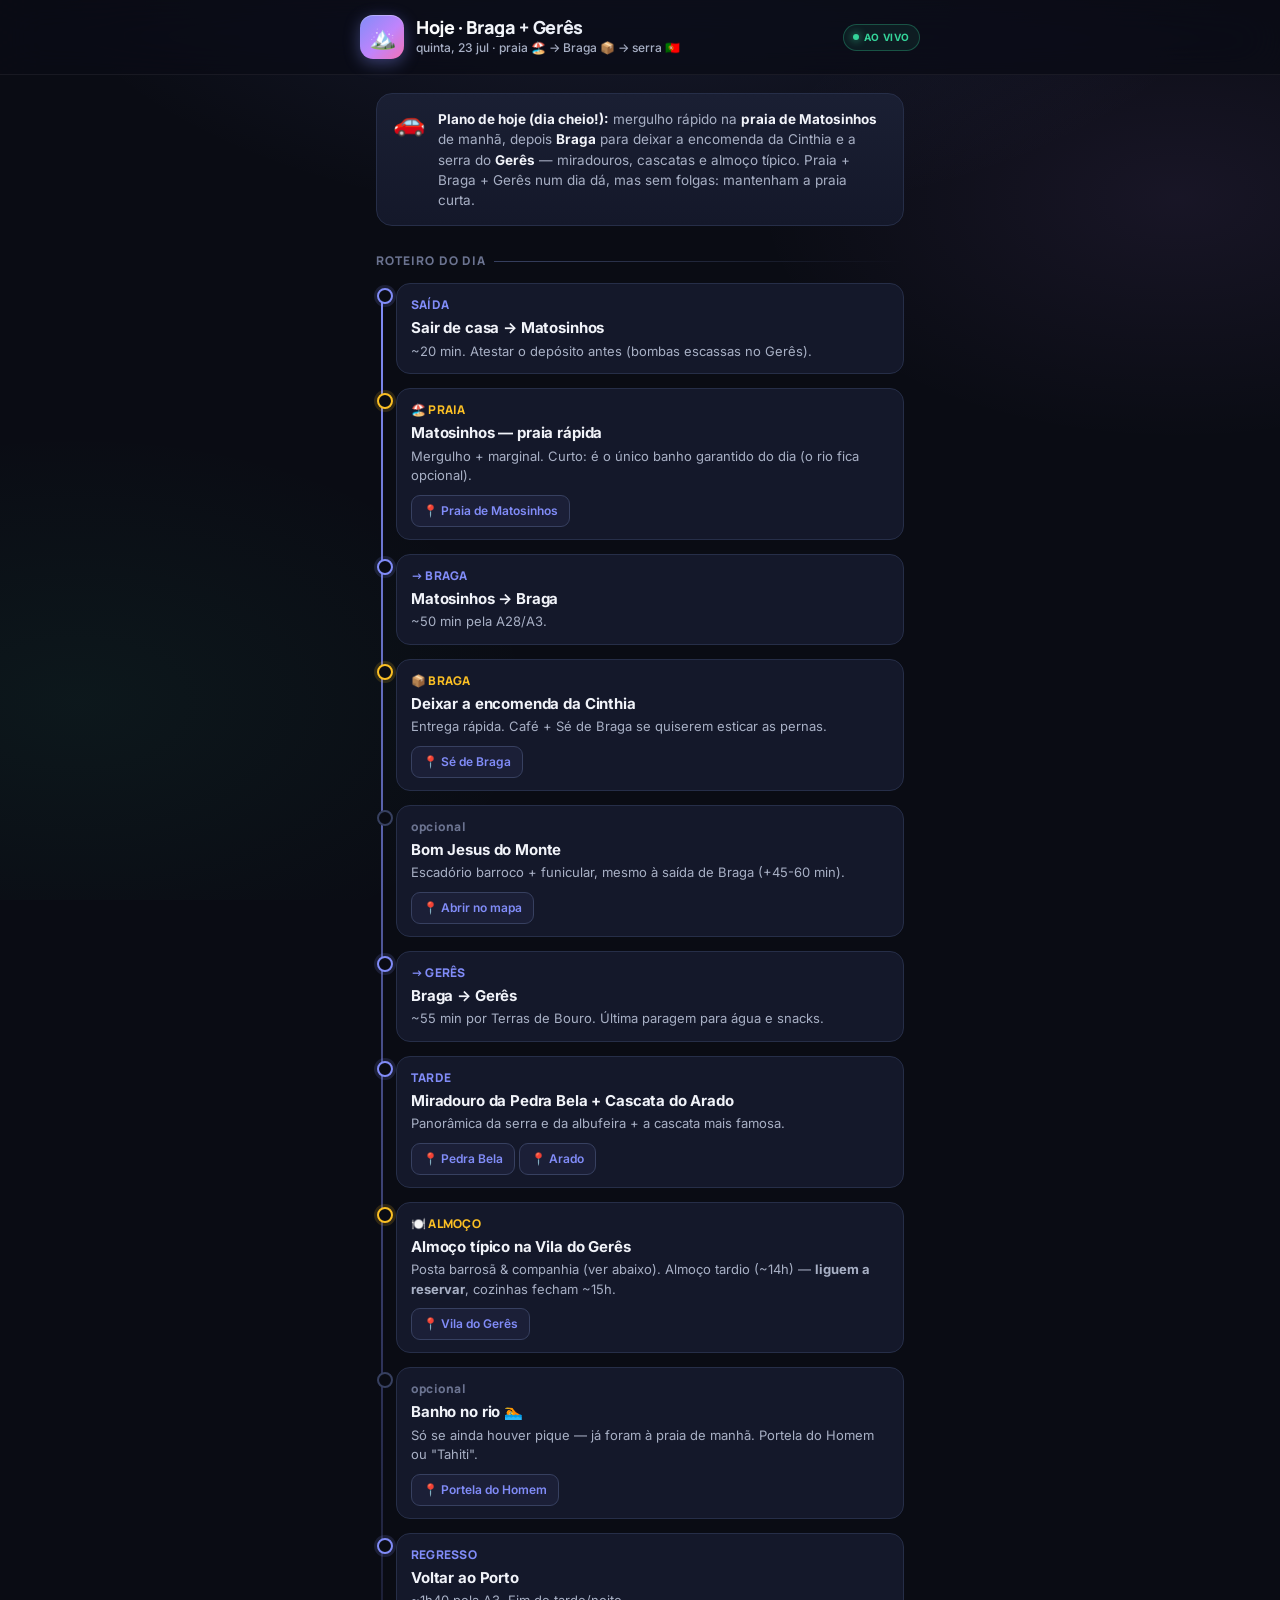
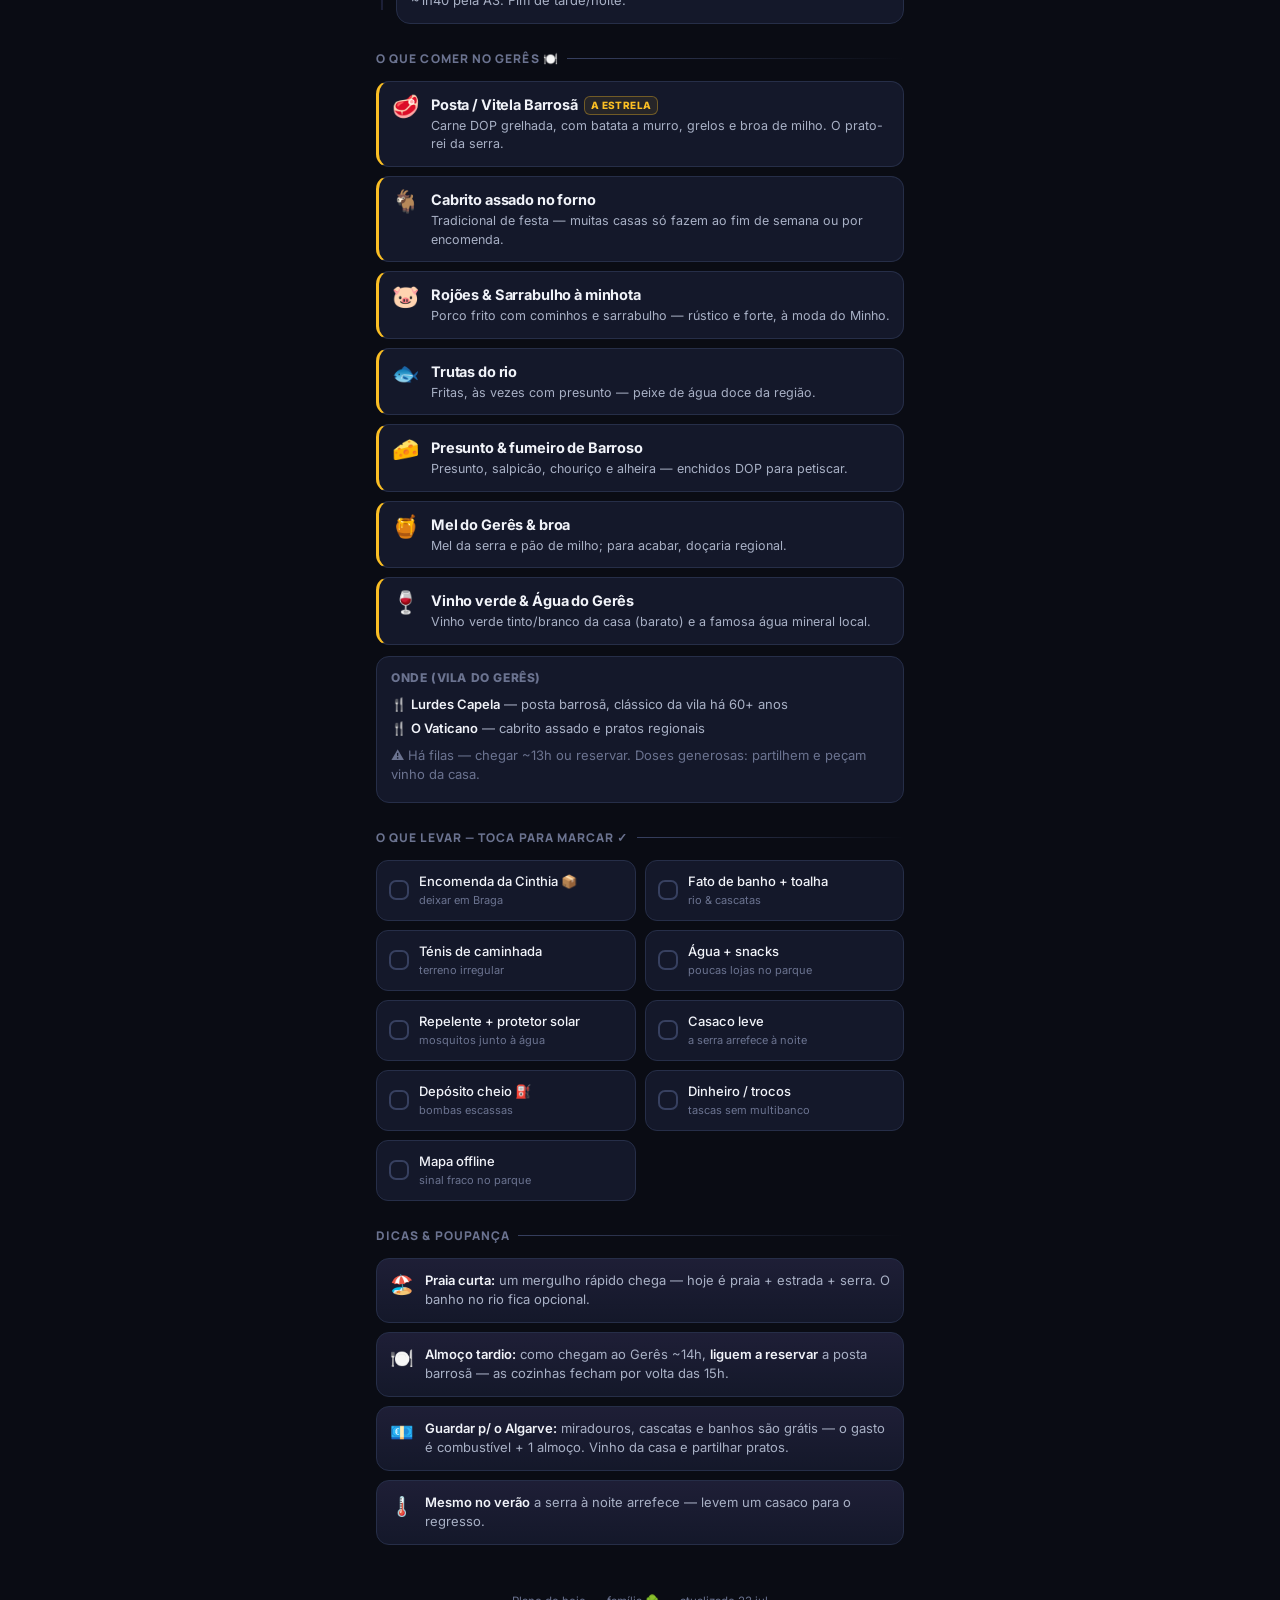
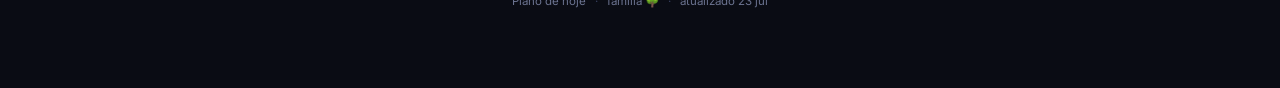
==== commit 452f6d05: "Plano de hoje: adiciona praia de Matosinhos de manha antes de Braga+Geres - Praia rapida em Matosinh" ====
--- a/hoje.html
+++ b/hoje.html
@@ -149,7 +149,7 @@
     <div class="badge">🏔️</div>
     <div class="htext">
       <h1>Hoje · Braga + Gerês</h1>
-      <div class="hsub">quinta, 23 jul · encomenda em Braga 📦 → serra 🇵🇹</div>
+      <div class="hsub">quinta, 23 jul · praia 🏖️ → Braga 📦 → serra 🇵🇹</div>
     </div>
     <span class="live">ao vivo</span>
   </div>
@@ -160,7 +160,7 @@
   <section>
     <div class="summary">
       <div class="ico">🚗</div>
-      <p><b>Plano de hoje:</b> passam por <b>Braga</b> para deixar a encomenda da Cinthia e seguem para o <b>Gerês</b> — miradouros, cascatas, banho no rio e um bom almoço típico. Braga fica a caminho, sem desvios. Dia flexível: com sol até ~21:15, há tempo de sobra.</p>
+      <p><b>Plano de hoje (dia cheio!):</b> mergulho rápido na <b>praia de Matosinhos</b> de manhã, depois <b>Braga</b> para deixar a encomenda da Cinthia e a serra do <b>Gerês</b> — miradouros, cascatas e almoço típico. Praia + Braga + Gerês num dia dá, mas sem folgas: mantenham a praia curta.</p>
     </div>
   </section>
 
@@ -168,8 +168,17 @@
     <div class="eyebrow">Roteiro do dia <span class="line"></span></div>
     <div class="tl">
       <div class="stop"><div class="card">
-        <div class="time">SAÍDA</div><h3>Sair de casa → Braga</h3>
-        <p>~50 min pela A3. Atestar o depósito antes (bombas escassas no Gerês).</p>
+        <div class="time">SAÍDA</div><h3>Sair de casa → Matosinhos</h3>
+        <p>~20 min. Atestar o depósito antes (bombas escassas no Gerês).</p>
+      </div></div>
+      <div class="stop warm"><div class="card">
+        <div class="time">🏖️ PRAIA</div><h3>Matosinhos — praia rápida</h3>
+        <p>Mergulho + marginal. Curto: é o único banho garantido do dia (o rio fica opcional).</p>
+        <a class="mapbtn" href="https://www.google.com/maps/search/?api=1&query=Praia%20de%20Matosinhos" target="_blank" rel="noopener">📍 Praia de Matosinhos</a>
+      </div></div>
+      <div class="stop"><div class="card">
+        <div class="time">→ BRAGA</div><h3>Matosinhos → Braga</h3>
+        <p>~50 min pela A28/A3.</p>
       </div></div>
       <div class="stop warm"><div class="card">
         <div class="time">📦 BRAGA</div><h3>Deixar a encomenda da Cinthia</h3>
@@ -193,12 +202,12 @@
       </div></div>
       <div class="stop warm"><div class="card">
         <div class="time">🍽️ ALMOÇO</div><h3>Almoço típico na Vila do Gerês</h3>
-        <p>Posta barrosã & companhia (ver abaixo). Chegar ~13h — há filas.</p>
+        <p>Posta barrosã &amp; companhia (ver abaixo). Almoço tardio (~14h) — <b>liguem a reservar</b>, cozinhas fecham ~15h.</p>
         <a class="mapbtn" href="https://www.google.com/maps/search/?api=1&query=Vila%20do%20Ger%C3%AAs" target="_blank" rel="noopener">📍 Vila do Gerês</a>
       </div></div>
-      <div class="stop"><div class="card">
-        <div class="time">BANHO</div><h3>Banho no rio 🏊</h3>
-        <p>Portela do Homem (piscinas naturais) ou a cascata "Tahiti".</p>
+      <div class="stop opt"><div class="card">
+        <div class="time">opcional</div><h3>Banho no rio 🏊</h3>
+        <p>Só se ainda houver pique — já foram à praia de manhã. Portela do Homem ou "Tahiti".</p>
         <a class="mapbtn" href="https://www.google.com/maps/search/?api=1&query=Portela%20do%20Homem" target="_blank" rel="noopener">📍 Portela do Homem</a>
       </div></div>
       <div class="stop"><div class="card">
@@ -245,7 +254,8 @@
   <section>
     <div class="eyebrow">Dicas & poupança <span class="line"></span></div>
     <div class="tips">
-      <div class="tip"><div class="em">📦</div><p><b>Braga primeiro:</b> deixem a encomenda logo à chegada e ficam livres para o resto do dia. Fica mesmo a caminho do Gerês.</p></div>
+      <div class="tip"><div class="em">🏖️</div><p><b>Praia curta:</b> um mergulho rápido chega — hoje é praia + estrada + serra. O banho no rio fica opcional.</p></div>
+      <div class="tip"><div class="em">🍽️</div><p><b>Almoço tardio:</b> como chegam ao Gerês ~14h, <b>liguem a reservar</b> a posta barrosã — as cozinhas fecham por volta das 15h.</p></div>
       <div class="tip"><div class="em">💶</div><p><b>Guardar p/ o Algarve:</b> miradouros, cascatas e banhos são grátis — o gasto é combustível + 1 almoço. Vinho da casa e partilhar pratos.</p></div>
       <div class="tip"><div class="em">🌡️</div><p><b>Mesmo no verão</b> a serra à noite arrefece — levem um casaco para o regresso.</p></div>
     </div>
